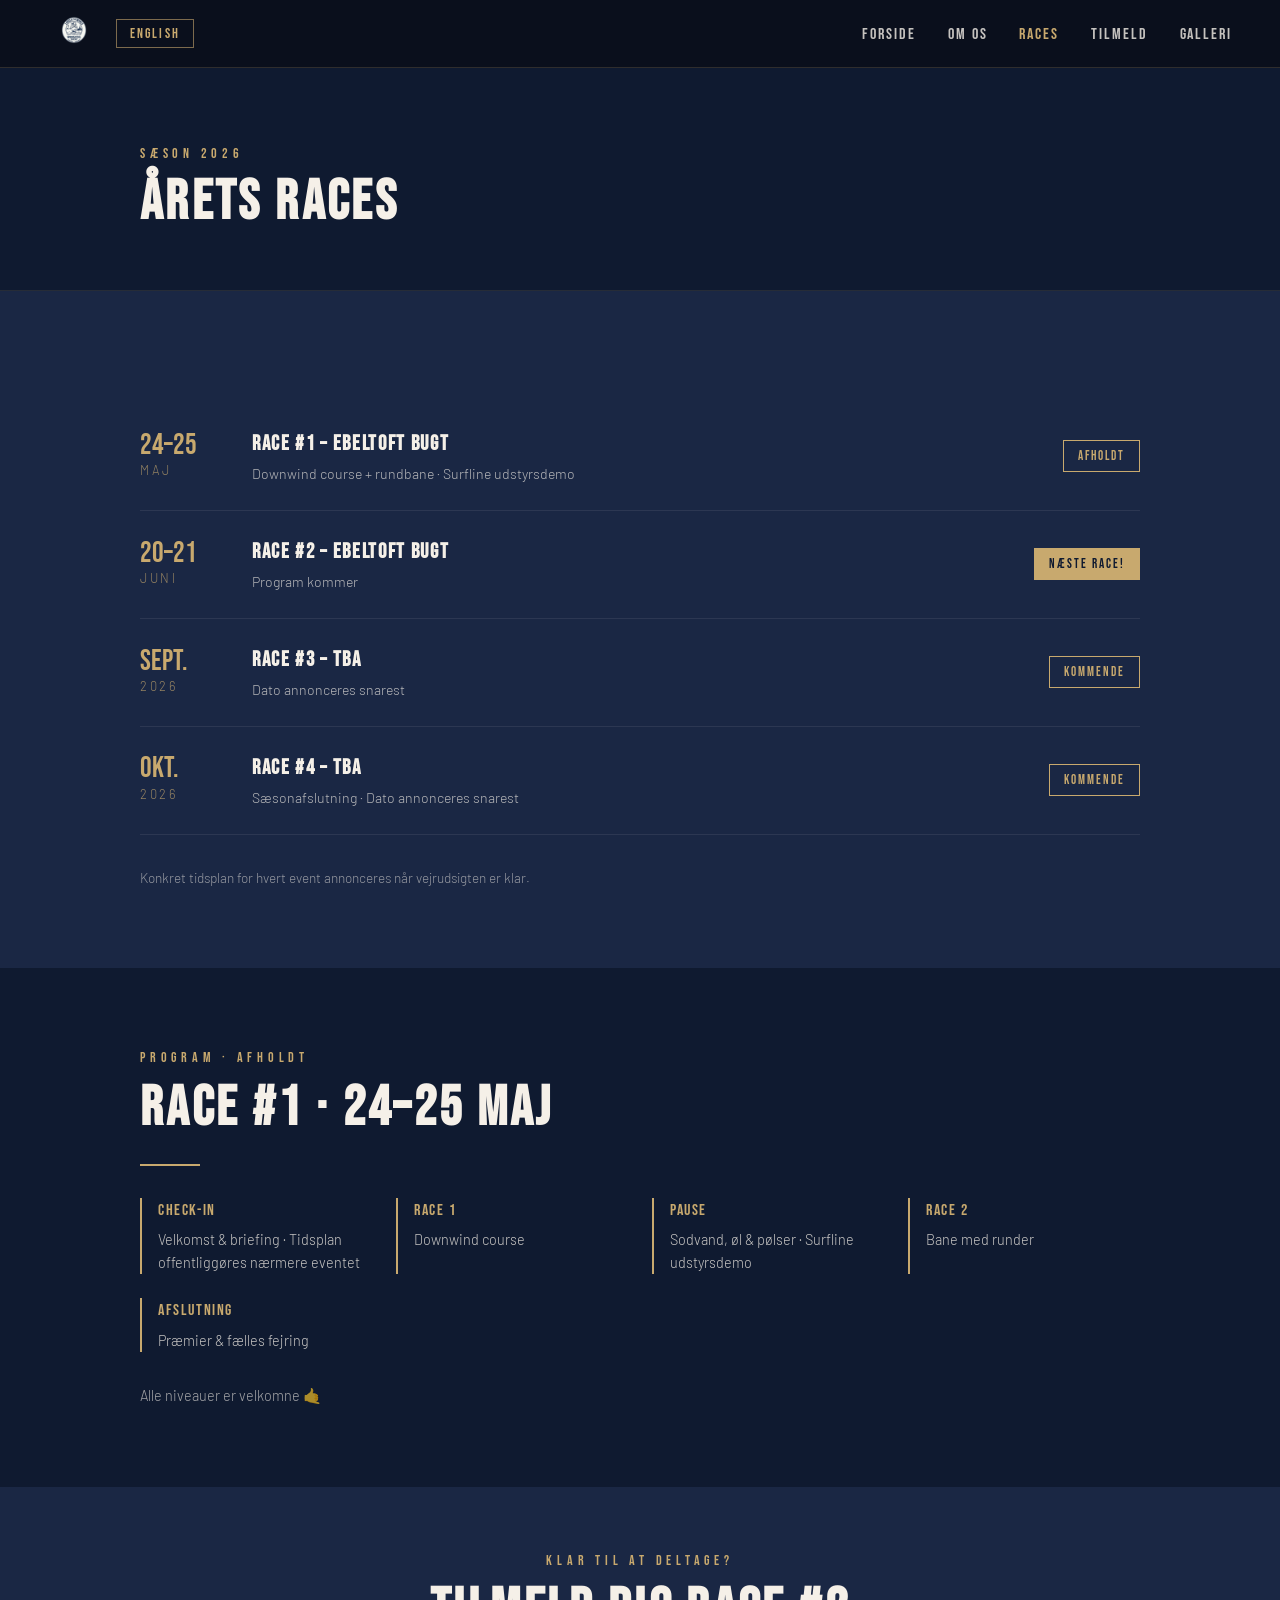
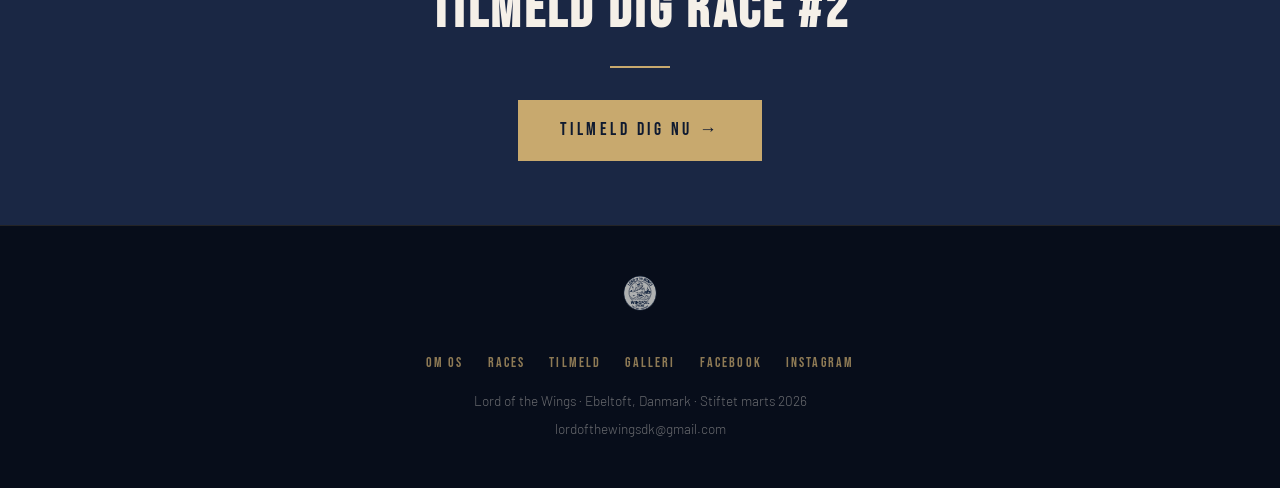
==== races.html @ 32575d05 "HJEMMESIDE 2.0" ====
<!DOCTYPE html>
<html lang="da">
<head>
  <meta charset="UTF-8">
  <meta name="viewport" content="width=device-width, initial-scale=1.0">
  <title>Races – Lord of the Wings</title>
  <link rel="stylesheet" href="style.css">
</head>
<body>

<!-- NAV -->
<nav>
  <div style="display:flex; align-items:center; gap:1rem;">
    <a href="index.html"><img class="nav-logo" src="LOGO_transparent.png" alt="Lord of the Wings logo"></a>
    <button class="lang-toggle" id="langToggle" onclick="toggleLang()">ENGLISH</button>
  </div>
  <ul class="nav-links">
    <li><a href="index.html" data-da="Forside" data-en="Home">Forside</a></li>
    <li><a href="om-os.html" data-da="Om os" data-en="About">Om os</a></li>
    <li><a href="races.html">Races</a></li>
    <li><a href="tilmelding.html" data-da="Tilmeld" data-en="Sign up">Tilmeld</a></li>
    <li><a href="galleri.html" data-da="Galleri" data-en="Gallery">Galleri</a></li>
  </ul>
</nav>

<!-- PAGE HERO -->
<div class="page-hero">
  <div class="container">
    <p class="section-label" data-da="Sæson 2026" data-en="Season 2026">Sæson 2026</p>
    <h1 class="section-title" data-da="Årets races" data-en="This year's races">Årets races</h1>
  </div>
</div>

<!-- RACES -->
<section class="races">
  <div class="container">
    <div class="race-list">

      <div class="race-item">
        <div>
          <div class="race-date">24–25</div>
          <div class="race-month" data-da="Maj" data-en="May">Maj</div>
        </div>
        <div class="race-info">
          <h3>Race #1 – Ebeltoft Bugt</h3>
          <p data-da="Downwind course + rundbane · Surfline udstyrsdemo" data-en="Downwind course + lap race · Surfline gear demo">Downwind course + rundbane · Surfline udstyrsdemo</p>
        </div>
        <div class="race-badge" data-da="Afholdt" data-en="Completed">Afholdt</div>
      </div>

      <div class="race-item">
        <div>
          <div class="race-date">20–21</div>
          <div class="race-month" data-da="Juni" data-en="June">Juni</div>
        </div>
        <div class="race-info">
          <h3>Race #2 – Ebeltoft Bugt</h3>
          <p data-da="Program kommer" data-en="Programme coming soon">Program kommer</p>
        </div>
        <div class="race-badge next" data-da="Næste race!" data-en="Next race!">Næste race!</div>
      </div>

      <div class="race-item">
        <div>
          <div class="race-date">Sept.</div>
          <div class="race-month">2026</div>
        </div>
        <div class="race-info">
          <h3>Race #3 – TBA</h3>
          <p data-da="Dato annonceres snarest" data-en="Date to be announced">Dato annonceres snarest</p>
        </div>
        <div class="race-badge" data-da="Kommende" data-en="Upcoming">Kommende</div>
      </div>

      <div class="race-item">
        <div>
          <div class="race-date">Okt.</div>
          <div class="race-month">2026</div>
        </div>
        <div class="race-info">
          <h3>Race #4 – TBA</h3>
          <p data-da="Sæsonafslutning · Dato annonceres snarest" data-en="Season finale · Date to be announced">Sæsonafslutning · Dato annonceres snarest</p>
        </div>
        <div class="race-badge" data-da="Kommende" data-en="Upcoming">Kommende</div>
      </div>

    </div>
    <p style="margin-top:2rem; font-size:0.85rem; opacity:0.55;" data-da="Konkret tidsplan for hvert event annonceres når vejrudsigten er klar." data-en="Detailed schedule for each event will be announced when the weather forecast is ready.">Konkret tidsplan for hvert event annonceres når vejrudsigten er klar.</p>
  </div>
</section>

<!-- PROGRAM RACE #1 -->
<section style="background:var(--navy-dark); padding:5rem 2rem;">
  <div class="container">
    <p class="section-label" data-da="Program · Afholdt" data-en="Programme · Completed">Program · Afholdt</p>
    <h2 class="section-title" data-da="Race #1 · 24–25 Maj" data-en="Race #1 · 24–25 May">Race #1 · 24–25 Maj</h2>
    <div class="divider"></div>
    <div style="display:grid; grid-template-columns: repeat(auto-fit, minmax(200px, 1fr)); gap:1.5rem; margin-top:1.5rem;">
      <div style="border-left:2px solid var(--gold); padding-left:1rem;">
        <div style="font-family:'Bebas Neue',sans-serif; color:var(--gold); font-size:1rem; letter-spacing:0.1em;">Check-in</div>
        <div style="font-size:0.9rem; opacity:0.8; margin-top:0.3rem;" data-da="Velkomst &amp; briefing · Tidsplan offentliggøres nærmere eventet" data-en="Welcome &amp; briefing · Schedule published closer to the event">Velkomst &amp; briefing · Tidsplan offentliggøres nærmere eventet</div>
      </div>
      <div style="border-left:2px solid var(--gold); padding-left:1rem;">
        <div style="font-family:'Bebas Neue',sans-serif; color:var(--gold); font-size:1rem; letter-spacing:0.1em;">Race 1</div>
        <div style="font-size:0.9rem; opacity:0.8; margin-top:0.3rem;">Downwind course</div>
      </div>
      <div style="border-left:2px solid var(--gold); padding-left:1rem;">
        <div style="font-family:'Bebas Neue',sans-serif; color:var(--gold); font-size:1rem; letter-spacing:0.1em;" data-da="Pause" data-en="Break">Pause</div>
        <div style="font-size:0.9rem; opacity:0.8; margin-top:0.3rem;" data-da="Sodvand, øl &amp; pølser · Surfline udstyrsdemo" data-en="Soft drinks, beer &amp; hot dogs · Surfline gear demo">Sodvand, øl &amp; pølser · Surfline udstyrsdemo</div>
      </div>
      <div style="border-left:2px solid var(--gold); padding-left:1rem;">
        <div style="font-family:'Bebas Neue',sans-serif; color:var(--gold); font-size:1rem; letter-spacing:0.1em;">Race 2</div>
        <div style="font-size:0.9rem; opacity:0.8; margin-top:0.3rem;" data-da="Bane med runder" data-en="Lap course">Bane med runder</div>
      </div>
      <div style="border-left:2px solid var(--gold); padding-left:1rem;">
        <div style="font-family:'Bebas Neue',sans-serif; color:var(--gold); font-size:1rem; letter-spacing:0.1em;" data-da="Afslutning" data-en="Finish">Afslutning</div>
        <div style="font-size:0.9rem; opacity:0.8; margin-top:0.3rem;" data-da="Præmier &amp; fælles fejring" data-en="Prizes &amp; celebration">Præmier &amp; fælles fejring</div>
      </div>
    </div>
    <p style="margin-top:2rem; font-size:0.9rem; opacity:0.65;" data-da="Alle niveauer er velkomne 🤙" data-en="All levels welcome 🤙">Alle niveauer er velkomne 🤙</p>
  </div>
</section>

<!-- CTA -->
<section style="background:var(--navy); padding:4rem 2rem; text-align:center;">
  <div class="container">
    <p class="section-label" data-da="Klar til at deltage?" data-en="Ready to join?">Klar til at deltage?</p>
    <h2 class="section-title" data-da="Tilmeld dig Race #2" data-en="Sign up for Race #2">Tilmeld dig Race #2</h2>
    <div class="divider" style="margin:0 auto 2rem;"></div>
    <a class="btn btn-solid" href="tilmelding.html" data-da="Tilmeld dig nu →" data-en="Sign up now →">Tilmeld dig nu →</a>
  </div>
</section>

<!-- FOOTER -->
<footer>
  <img class="footer-logo" src="LOGO_transparent.png" alt="LOTW">
  <div class="footer-links">
    <a href="om-os.html" data-da="Om os" data-en="About">Om os</a>
    <a href="races.html">Races</a>
    <a href="tilmelding.html" data-da="Tilmeld" data-en="Sign up">Tilmeld</a>
    <a href="galleri.html" data-da="Galleri" data-en="Gallery">Galleri</a>
    <a href="https://www.facebook.com/profile.php?id=61580798024798" target="_blank">Facebook</a>
    <a href="https://www.instagram.com/lordofthewings_dk" target="_blank">Instagram</a>
  </div>
  <p data-da="Lord of the Wings · Ebeltoft, Danmark · Stiftet marts 2026" data-en="Lord of the Wings · Ebeltoft, Denmark · Founded March 2026">Lord of the Wings · Ebeltoft, Danmark · Stiftet marts 2026</p>
  <p style="margin-top:0.4rem;">lordofthewingsdk@gmail.com</p>
</footer>

<script src="script.js"></script>
</body>
</html>
---- style.css ----
@import url('https://fonts.googleapis.com/css2?family=Bebas+Neue&family=Barlow:wght@300;400;600&display=swap');

*, *::before, *::after { box-sizing: border-box; margin: 0; padding: 0; }

:root {
  --navy: #1a2744;
  --navy-dark: #0f1a30;
  --cream: #f5f0e8;
  --cream-dark: #e8e0cf;
  --gold: #c8a96e;
  --white: #ffffff;
}

html { scroll-behavior: smooth; }

body {
  background: var(--navy-dark);
  color: var(--cream);
  font-family: 'Barlow', sans-serif;
  font-weight: 300;
  line-height: 1.6;
}

/* ── NAV ── */
nav {
  position: fixed;
  top: 0; left: 0; right: 0;
  z-index: 100;
  display: flex;
  align-items: center;
  justify-content: space-between;
  padding: 1rem 3rem;
  background: rgba(10, 15, 28, 0.92);
  backdrop-filter: blur(8px);
  border-bottom: 1px solid rgba(200, 169, 110, 0.2);
}
.nav-logo { width: 52px; }
.nav-links { display: flex; gap: 2rem; list-style: none; align-items: center; }
.nav-links a {
  color: var(--cream);
  text-decoration: none;
  font-family: 'Bebas Neue', sans-serif;
  font-size: 1rem;
  letter-spacing: 0.12em;
  opacity: 0.8;
  transition: opacity 0.2s, color 0.2s;
}
.nav-links a:hover,
.nav-links a.active { opacity: 1; color: var(--gold); }

/* ── LANG TOGGLE ── */
.lang-toggle {
  background: transparent;
  border: 1px solid rgba(200,169,110,0.6);
  color: var(--gold);
  font-family: 'Bebas Neue', sans-serif;
  font-size: 0.9rem;
  letter-spacing: 0.15em;
  padding: 0.3rem 0.8rem;
  cursor: pointer;
  transition: background 0.2s, color 0.2s;
}
.lang-toggle:hover { background: var(--gold); color: var(--navy-dark); }

/* ── HERO (forside) ── */
.hero {
  min-height: 100vh;
  display: flex;
  flex-direction: column;
  align-items: center;
  justify-content: center;
  text-align: center;
  padding: 7rem 2rem 4rem;
  background: var(--navy-dark);
  position: relative;
  overflow: hidden;
}
.hero-video {
  position: absolute;
  top: 0; left: 0;
  width: 100%; height: 100%;
  object-fit: cover;
  z-index: 0;
  opacity: 0.65;
}
.hero-overlay {
  position: absolute;
  inset: 0;
  background: rgba(10, 15, 28, 0.55);
  z-index: 1;
}
.hero > *:not(.hero-video):not(.hero-overlay) { position: relative; z-index: 2; }
.hero-logo { width: 440px; margin-bottom: 2.5rem; }
.hero h1 {
  font-family: 'Bebas Neue', sans-serif;
  font-size: clamp(3rem, 8vw, 7rem);
  letter-spacing: 0.08em;
  line-height: 1;
  color: var(--cream);
}
.hero-sub {
  font-family: 'Bebas Neue', sans-serif;
  font-size: clamp(1.1rem, 3vw, 1.8rem);
  letter-spacing: 0.3em;
  color: var(--gold);
  margin: 0.6rem 0 2rem;
  text-transform: uppercase;
}
.hero-desc {
  max-width: 600px;
  font-size: 1.05rem;
  opacity: 0.8;
  margin-bottom: 2.5rem;
}
.hero-btns { display: flex; gap: 1rem; flex-wrap: wrap; justify-content: center; }

/* ── PAGE HERO (undersider) ── */
.page-hero {
  padding: 9rem 3rem 3.5rem;
  background: var(--navy-dark);
  border-bottom: 1px solid rgba(200,169,110,0.12);
}
.page-hero .section-label { margin-bottom: 0.4rem; }
.page-hero .section-title { margin-bottom: 0; }

/* ── QUICK LINKS (forside) ── */
.quick-links { background: var(--navy); padding: 5rem 2rem; }
.quick-links-grid {
  display: grid;
  grid-template-columns: repeat(auto-fit, minmax(200px, 1fr));
  gap: 1.5rem;
  margin-top: 2rem;
}
.quick-card {
  background: var(--navy-dark);
  border: 1px solid rgba(200,169,110,0.2);
  padding: 2rem 1.5rem;
  text-decoration: none;
  transition: border-color 0.25s;
  display: block;
}
.quick-card:hover { border-color: var(--gold); }
.quick-card h3 {
  font-family: 'Bebas Neue', sans-serif;
  font-size: 1.4rem;
  letter-spacing: 0.1em;
  color: var(--cream);
  margin-bottom: 0.3rem;
}
.quick-card p { font-size: 0.85rem; opacity: 1; color: var(--cream); margin-bottom: 1rem; }
.quick-card .arrow { color: var(--gold); font-family: 'Bebas Neue', sans-serif; letter-spacing: 0.1em; font-size: 0.9rem; }

/* ── SECTIONS ── */
section { padding: 5rem 2rem; }
.container { max-width: 1000px; margin: 0 auto; }
.section-label {
  font-family: 'Bebas Neue', sans-serif;
  font-size: 0.85rem;
  letter-spacing: 0.35em;
  color: var(--gold);
  text-transform: uppercase;
  margin-bottom: 0.5rem;
}
.section-title {
  font-family: 'Bebas Neue', sans-serif;
  font-size: clamp(2.2rem, 5vw, 3.5rem);
  letter-spacing: 0.06em;
  color: var(--cream);
  line-height: 1.1;
  margin-bottom: 1.5rem;
}
.divider { width: 60px; height: 2px; background: var(--gold); margin-bottom: 2rem; }

/* ── BUTTONS ── */
.btn {
  display: inline-block;
  padding: 0.9rem 2.5rem;
  background: transparent;
  border: 2px solid var(--gold);
  color: var(--gold);
  font-family: 'Bebas Neue', sans-serif;
  font-size: 1.1rem;
  letter-spacing: 0.2em;
  text-decoration: none;
  cursor: pointer;
  transition: background 0.25s, color 0.25s;
}
.btn:hover { background: var(--gold); color: var(--navy-dark); }
.btn-solid { background: var(--gold); color: var(--navy-dark); }
.btn-solid:hover { background: var(--cream); border-color: var(--cream); }

/* ── OM OS ── */
.about { background: var(--navy); }
.about-grid { display: grid; grid-template-columns: 1fr 1fr; gap: 4rem; align-items: center; }
.about-text p { opacity: 0.8; margin-bottom: 1rem; }
.about-stats { display: grid; grid-template-columns: 1fr 1fr; gap: 1.5rem; }
.stat-card {
  background: var(--navy-dark);
  border: 1px solid rgba(200,169,110,0.25);
  padding: 1.5rem;
  text-align: center;
}
.stat-number { font-family: 'Bebas Neue', sans-serif; font-size: 2.8rem; color: var(--gold); line-height: 1; }
.stat-label { font-size: 0.8rem; letter-spacing: 0.15em; opacity: 0.6; text-transform: uppercase; margin-top: 0.3rem; }

/* ── KONTINGENT ── */
.membership { background: var(--navy-dark); }
.membership-cards { display: grid; grid-template-columns: repeat(auto-fit, minmax(280px, 1fr)); gap: 2rem; margin-top: 2rem; }
.card { background: var(--navy); border: 1px solid rgba(200,169,110,0.2); padding: 2.5rem 2rem; position: relative; transition: border-color 0.25s; }
.card:hover { border-color: var(--gold); }
.card.featured { border-color: var(--gold); }
.card-badge {
  position: absolute; top: -1px; right: 2rem;
  background: var(--gold); color: var(--navy-dark);
  font-family: 'Bebas Neue', sans-serif; font-size: 0.8rem; letter-spacing: 0.15em; padding: 0.25rem 0.8rem;
}
.card-title { font-family: 'Bebas Neue', sans-serif; font-size: 1.5rem; letter-spacing: 0.1em; color: var(--cream); margin-bottom: 0.5rem; }
.card-price { font-family: 'Bebas Neue', sans-serif; font-size: 2.5rem; color: var(--gold); line-height: 1; margin-bottom: 1.5rem; }
.card-price span { font-size: 1rem; opacity: 0.7; }
.card ul { list-style: none; }
.card ul li { padding: 0.4rem 0; border-bottom: 1px solid rgba(245,240,232,0.08); font-size: 0.9rem; opacity: 0.8; }
.card ul li::before { content: '—  '; color: var(--gold); }

/* ── RACES ── */
.races { background: var(--navy); }
.race-list { margin-top: 2rem; }
.race-item { display: flex; align-items: center; gap: 2rem; padding: 1.5rem 0; border-bottom: 1px solid rgba(245,240,232,0.08); }
.race-date { font-family: 'Bebas Neue', sans-serif; font-size: 1.8rem; color: var(--gold); min-width: 80px; line-height: 1; }
.race-month { font-size: 0.8rem; letter-spacing: 0.2em; color: var(--gold); opacity: 0.7; text-transform: uppercase; }
.race-info h3 { font-family: 'Bebas Neue', sans-serif; font-size: 1.3rem; letter-spacing: 0.08em; color: var(--cream); }
.race-info p { font-size: 0.88rem; opacity: 0.7; margin-top: 0.2rem; }
.race-badge { margin-left: auto; padding: 0.3rem 0.9rem; border: 1px solid var(--gold); color: var(--gold); font-family: 'Bebas Neue', sans-serif; font-size: 0.8rem; letter-spacing: 0.15em; }
.race-badge.next { background: var(--gold); color: var(--navy-dark); }

/* ── TILMELDING ── */
.signup { background: var(--navy-dark); }
.signup-box { background: var(--navy); border: 1px solid rgba(200,169,110,0.3); padding: 3rem; max-width: 680px; }
.contact-links { display: flex; gap: 1rem; flex-wrap: wrap; }

/* ── FORM ── */
.form-group { margin-bottom: 1.5rem; }
.form-group label { display: block; font-family: 'Bebas Neue', sans-serif; font-size: 0.9rem; letter-spacing: 0.15em; color: var(--gold); margin-bottom: 0.5rem; }
.form-group input, .form-group select {
  width: 100%; background: var(--navy-dark); border: 1px solid rgba(200,169,110,0.35); color: var(--cream);
  font-family: 'Barlow', sans-serif; font-size: 1rem; padding: 0.75rem 1rem;
  outline: none; transition: border-color 0.2s; appearance: none; -webkit-appearance: none;
}
.form-group input:focus, .form-group select:focus { border-color: var(--gold); }
.form-group input::placeholder { opacity: 0.4; }
.form-group select option { background: var(--navy-dark); }
.radio-group { display: flex; gap: 1rem; margin-top: 0.5rem; }
.radio-group label { display: flex; align-items: center; gap: 0.6rem; cursor: pointer; font-family: 'Barlow', sans-serif; font-size: 0.95rem; opacity: 0.85; user-select: none; }
.radio-group input[type="radio"] { display: none; }
.radio-box { width: 22px; height: 22px; border: 2px solid rgba(200,169,110,0.45); flex-shrink: 0; display: flex; align-items: center; justify-content: center; transition: border-color 0.15s; font-size: 14px; color: var(--gold); }
.radio-group input[type="radio"]:checked + .radio-box { border-color: var(--gold); }
.radio-group input[type="radio"]:checked + .radio-box::after { content: '✓'; }
.option-card { border: 1px solid rgba(200,169,110,0.25); padding: 1rem 1.25rem; cursor: pointer; margin-top: 0.75rem; transition: border-color 0.2s; display: flex; align-items: center; gap: 1rem; }
.option-card:hover { border-color: var(--gold); }
.option-card input[type="radio"] { accent-color: var(--gold); width: 16px; height: 16px; flex-shrink: 0; cursor: pointer; }
.option-card-label { flex: 1; }
.option-card-title { font-family: 'Bebas Neue', sans-serif; font-size: 1rem; letter-spacing: 0.08em; color: var(--cream); }
.option-card-price { font-size: 0.85rem; color: var(--gold); margin-top: 0.1rem; }
.option-card.selected { border-color: var(--gold); background: rgba(200,169,110,0.06); }
.price-display { border-left: 3px solid var(--gold); padding: 0.75rem 1.25rem; background: var(--navy-dark); margin-top: 0.75rem; }
.price-display-title { font-family: 'Bebas Neue', sans-serif; font-size: 1rem; letter-spacing: 0.08em; color: var(--cream); }
.price-display-amount { font-size: 0.85rem; color: var(--gold); margin-top: 0.1rem; }
.form-success { display: none; padding: 2rem; border-left: 3px solid var(--gold); background: var(--navy-dark); }
.form-success h3 { font-family: 'Bebas Neue', sans-serif; font-size: 1.5rem; color: var(--gold); margin-bottom: 0.5rem; }

/* ── SIGNUP LAYOUT (form + sidebar) ── */
.signup-layout {
  display: flex;
  gap: 2rem;
  align-items: flex-start;
}
.signup-layout .signup-box { flex: 1; max-width: 680px; }
.price-sidebar {
  width: 260px;
  flex-shrink: 0;
  background: var(--navy);
  border: 1px solid rgba(200,169,110,0.25);
  padding: 1.75rem 1.5rem;
}
.price-sidebar h3 {
  font-family: 'Bebas Neue', sans-serif;
  font-size: 1rem;
  letter-spacing: 0.2em;
  color: var(--gold);
  margin-bottom: 1.25rem;
}
.price-row {
  display: flex;
  justify-content: space-between;
  align-items: baseline;
  padding: 0.6rem 0;
  border-bottom: 1px solid rgba(245,240,232,0.07);
  gap: 0.75rem;
}
.price-row:last-child { border-bottom: none; }
.price-row-label { font-size: 0.82rem; opacity: 0.75; line-height: 1.3; }
.price-row-label small { display: block; font-size: 0.75rem; opacity: 0.6; margin-top: 0.15rem; }
.price-row-amount {
  font-family: 'Bebas Neue', sans-serif;
  font-size: 1.15rem;
  color: var(--gold);
  white-space: nowrap;
}
.price-note {
  font-size: 0.75rem;
  opacity: 0.45;
  margin-top: 1.25rem;
  line-height: 1.5;
}
@media (max-width: 860px) {
  .signup-layout { flex-direction: column; }
  .price-sidebar { width: 100%; }
}

/* ── GALLERI ── */
.gallery-section { background: var(--navy-dark); }
.gallery-grid {
  display: grid;
  grid-template-columns: repeat(3, 1fr);
  gap: 0.75rem;
  margin-top: 2rem;
  grid-auto-flow: dense;
}
.gallery-item {
  aspect-ratio: 4/3;
  overflow: hidden;
  position: relative;
  background: var(--navy);
  border: 1px solid rgba(200,169,110,0.12);
  transition: border-color 0.2s;
  cursor: pointer;
}
.gallery-item:hover { border-color: rgba(200,169,110,0.45); }
.gallery-item img, .gallery-item video { width: 100%; height: 100%; object-fit: cover; display: block; }
.gallery-item.wide { grid-column: span 2; }
.gallery-item.portrait { aspect-ratio: 9/16; }

/* Video + 2×2 fotogrid side om side */
.gallery-race-layout {
  display: grid;
  grid-template-columns: 1fr 2fr;
  gap: 0.75rem;
  margin-top: 2rem;
  align-items: start;
}
.gallery-2x2 {
  display: grid;
  grid-template-columns: 1fr 1fr;
  grid-template-rows: 1fr 1fr;
  gap: 0.75rem;
}
.gallery-2x2 .gallery-item { aspect-ratio: 4/3; }
@media (max-width: 700px) {
  .gallery-race-layout { grid-template-columns: 1fr; }
}
.gallery-placeholder {
  display: flex; flex-direction: column;
  align-items: center; justify-content: center;
  height: 100%; gap: 0.6rem;
}
.ph-icon { font-size: 2rem; opacity: 0.18; }
.ph-label { font-family: 'Bebas Neue', sans-serif; font-size: 0.75rem; letter-spacing: 0.3em; color: var(--gold); opacity: 0.2; }

/* ── LIGHTBOX ── */
.lightbox {
  display: none;
  position: fixed;
  inset: 0;
  z-index: 200;
  background: rgba(7, 13, 26, 0.97);
  align-items: center;
  justify-content: center;
  animation: lbFadeIn 0.18s ease;
}
.lightbox.active { display: flex; }
@keyframes lbFadeIn { from { opacity: 0; } to { opacity: 1; } }
.lightbox img {
  max-width: 88vw;
  max-height: 84vh;
  object-fit: contain;
  display: block;
  user-select: none;
}
.lb-close {
  position: absolute;
  top: 1.25rem; right: 1.5rem;
  background: none; border: none;
  color: var(--cream);
  font-size: 2.2rem;
  cursor: pointer;
  opacity: 0.6;
  transition: opacity 0.2s;
  line-height: 1;
  padding: 0.25rem;
}
.lb-close:hover { opacity: 1; }
.lb-prev, .lb-next {
  position: absolute;
  top: 50%; transform: translateY(-50%);
  background: none; border: none;
  color: var(--cream);
  font-family: 'Bebas Neue', sans-serif;
  font-size: 4rem;
  cursor: pointer;
  opacity: 0.5;
  transition: opacity 0.2s;
  padding: 1rem;
  line-height: 1;
  user-select: none;
}
.lb-prev { left: 0.5rem; }
.lb-next { right: 0.5rem; }
.lb-prev:hover, .lb-next:hover { opacity: 1; }
.lb-counter {
  position: absolute;
  bottom: 1.25rem; left: 50%;
  transform: translateX(-50%);
  font-family: 'Bebas Neue', sans-serif;
  font-size: 0.85rem;
  letter-spacing: 0.25em;
  color: var(--cream);
  opacity: 0.4;
  white-space: nowrap;
}
.gallery-item img { cursor: pointer; }

/* ── FOOTER ── */
footer {
  background: #070d1a;
  border-top: 1px solid rgba(200,169,110,0.15);
  padding: 3rem 2rem;
  text-align: center;
}
.footer-logo { width: 70px; margin-bottom: 1rem; opacity: 0.7; }
.footer-links { display: flex; justify-content: center; gap: 1.5rem; margin: 1rem 0; flex-wrap: wrap; }
.footer-links a { color: var(--gold); text-decoration: none; font-family: 'Bebas Neue', sans-serif; font-size: 0.9rem; letter-spacing: 0.15em; opacity: 0.7; transition: opacity 0.2s; }
.footer-links a:hover { opacity: 1; }
footer p { font-size: 0.85rem; opacity: 0.4; }

/* ── RESPONSIVE ── */
@media (max-width: 700px) {
  nav { padding: 0.8rem 1.2rem; }
  .nav-links { gap: 1rem; }
  .nav-links a { font-size: 0.85rem; }
  .about-grid { grid-template-columns: 1fr; gap: 2.5rem; }
  .signup-box { padding: 2rem 1.5rem; }
  .race-item { flex-wrap: wrap; }
  .race-badge { margin-left: 0; }
  .gallery-grid { grid-template-columns: repeat(2, 1fr); }
  .gallery-item.wide { grid-column: span 1; }
  .page-hero { padding: 7rem 1.5rem 2.5rem; }
  .hero-logo { width: 260px; }
}
@media (max-width: 480px) {
  .gallery-grid { grid-template-columns: 1fr; }
  .nav-links { gap: 0.7rem; }
}
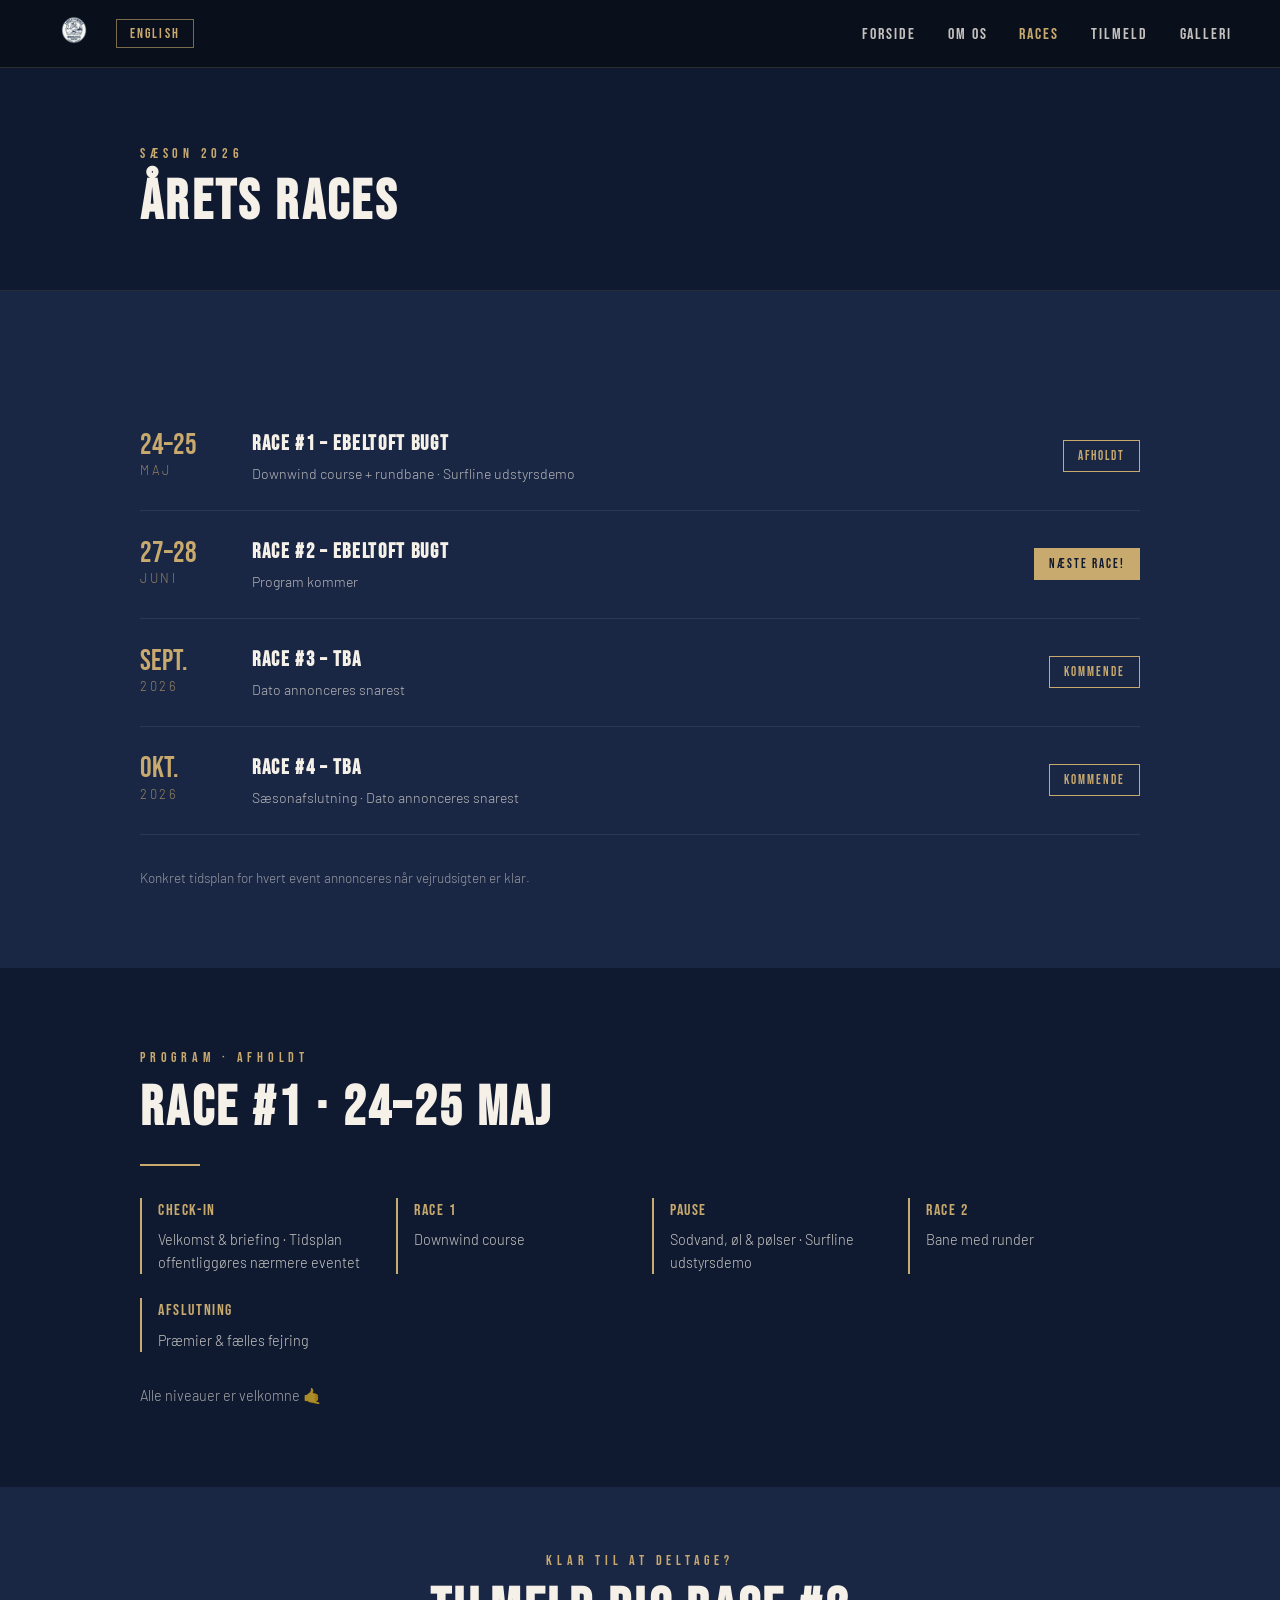
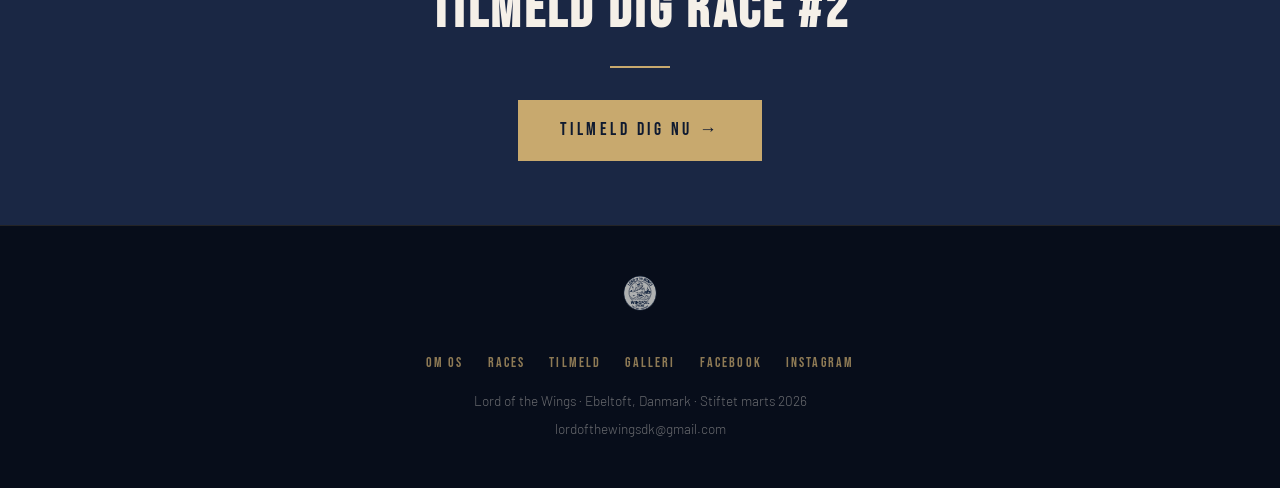
==== commit f370f1d9: "ny dato" ====
--- a/races.html
+++ b/races.html
@@ -50,7 +50,7 @@
 
       <div class="race-item">
         <div>
-          <div class="race-date">20–21</div>
+          <div class="race-date">27–28</div>
           <div class="race-month" data-da="Juni" data-en="June">Juni</div>
         </div>
         <div class="race-info">
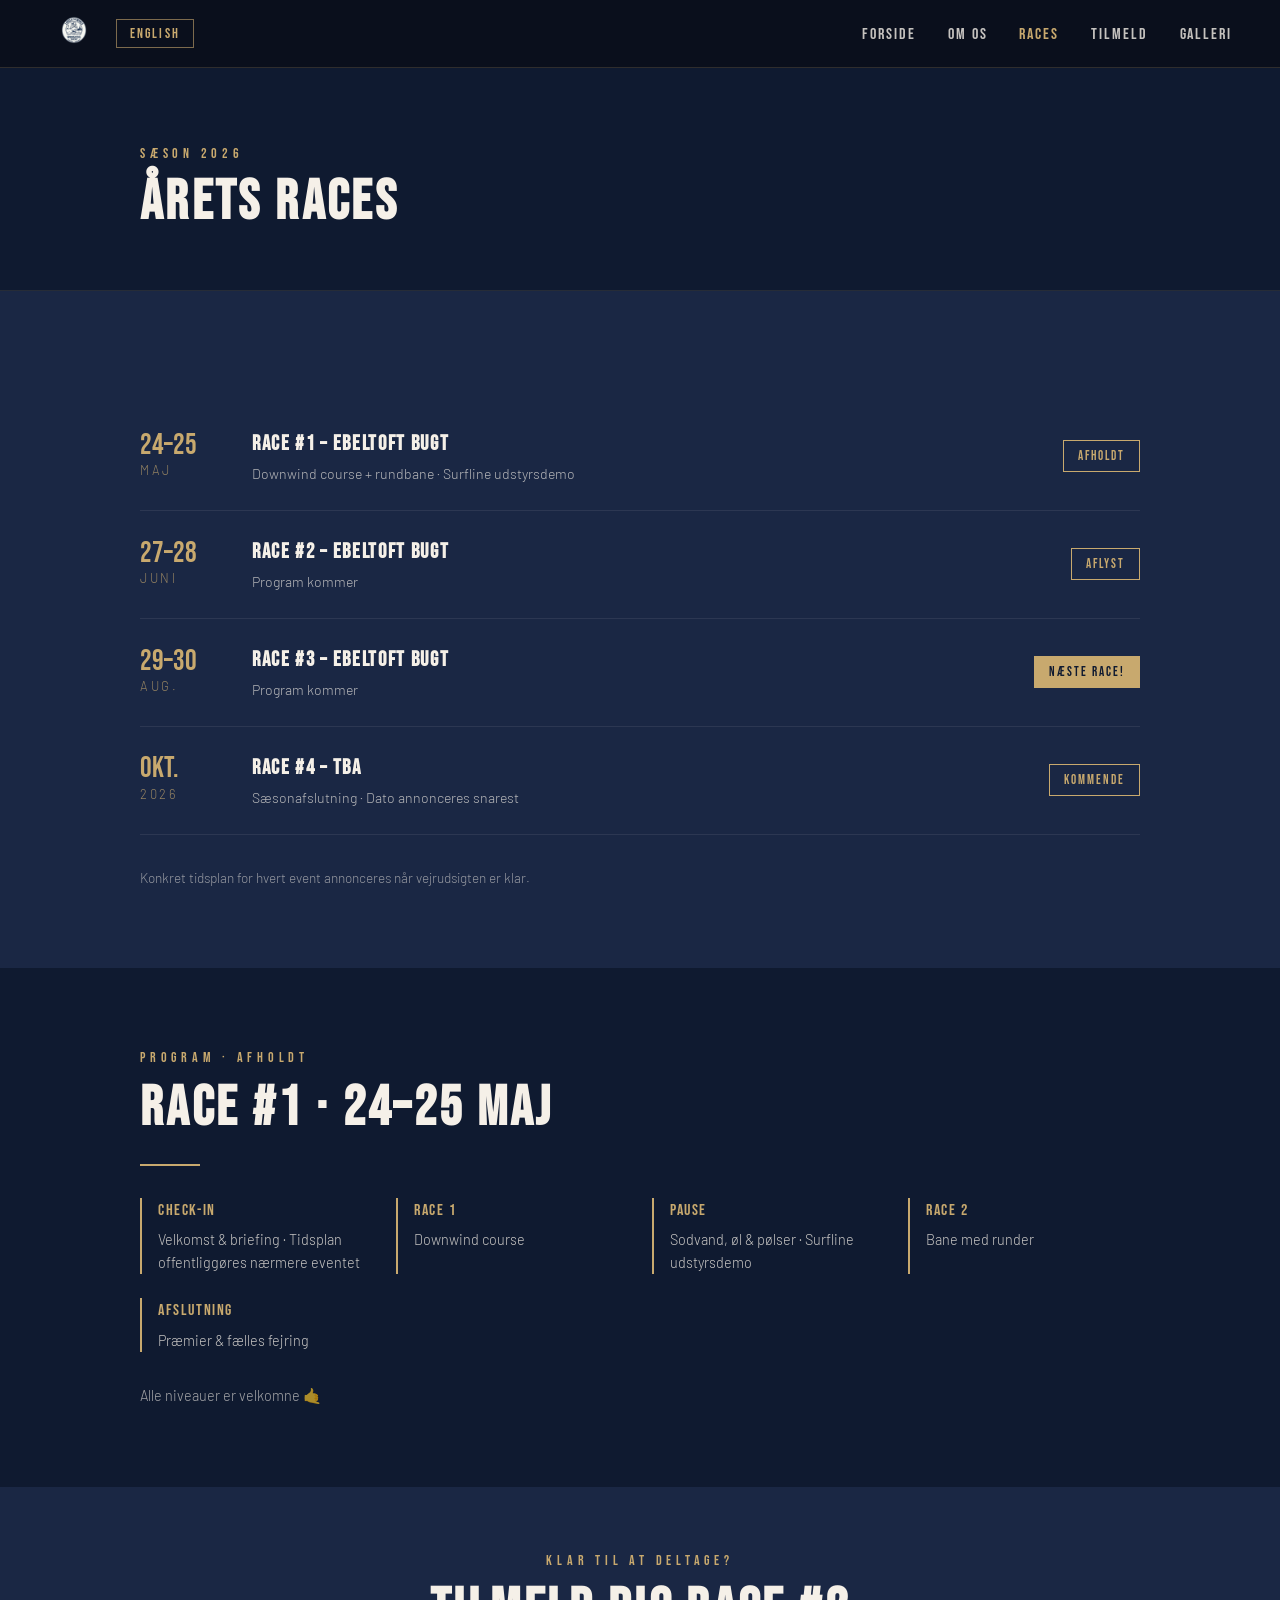
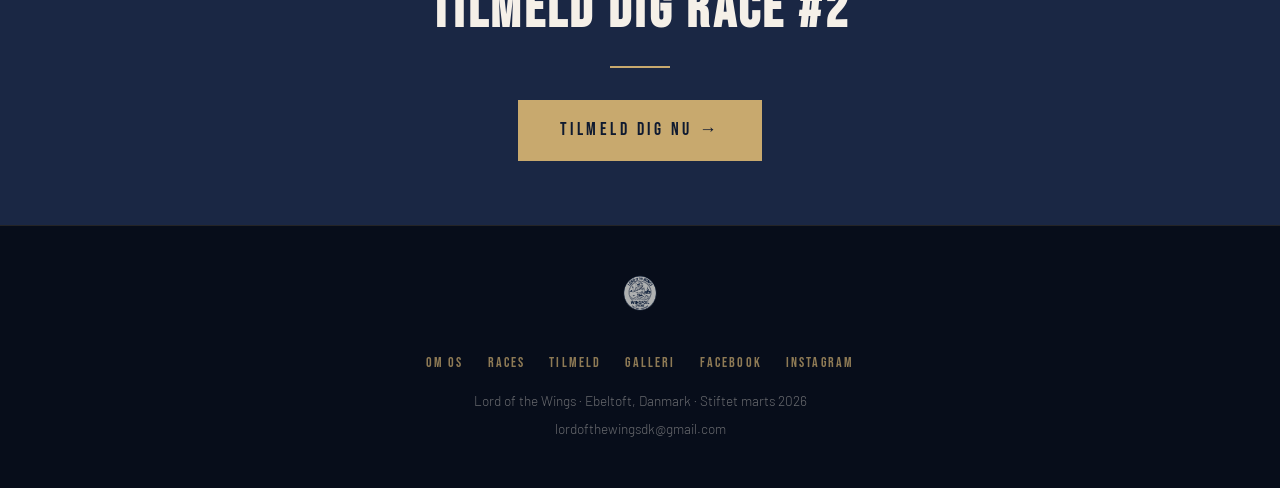
==== commit 4622bde5: "aflysning" ====
--- a/races.html
+++ b/races.html
@@ -57,19 +57,19 @@
           <h3>Race #2 – Ebeltoft Bugt</h3>
           <p data-da="Program kommer" data-en="Programme coming soon">Program kommer</p>
         </div>
-        <div class="race-badge next" data-da="Næste race!" data-en="Next race!">Næste race!</div>
+        <div class="race-badge" data-da="Aflyst" data-en="Cancelled">Aflyst</div>
       </div>
 
       <div class="race-item">
         <div>
-          <div class="race-date">Sept.</div>
-          <div class="race-month">2026</div>
+          <div class="race-date">29–30</div>
+          <div class="race-month" data-da="Aug." data-en="Aug.">Aug.</div>
         </div>
         <div class="race-info">
-          <h3>Race #3 – TBA</h3>
-          <p data-da="Dato annonceres snarest" data-en="Date to be announced">Dato annonceres snarest</p>
+          <h3>Race #3 – Ebeltoft Bugt</h3>
+          <p data-da="Program kommer" data-en="Programme coming soon">Program kommer</p>
         </div>
-        <div class="race-badge" data-da="Kommende" data-en="Upcoming">Kommende</div>
+        <div class="race-badge next" data-da="Næste race!" data-en="Next race!">Næste race!</div>
       </div>
 
       <div class="race-item">
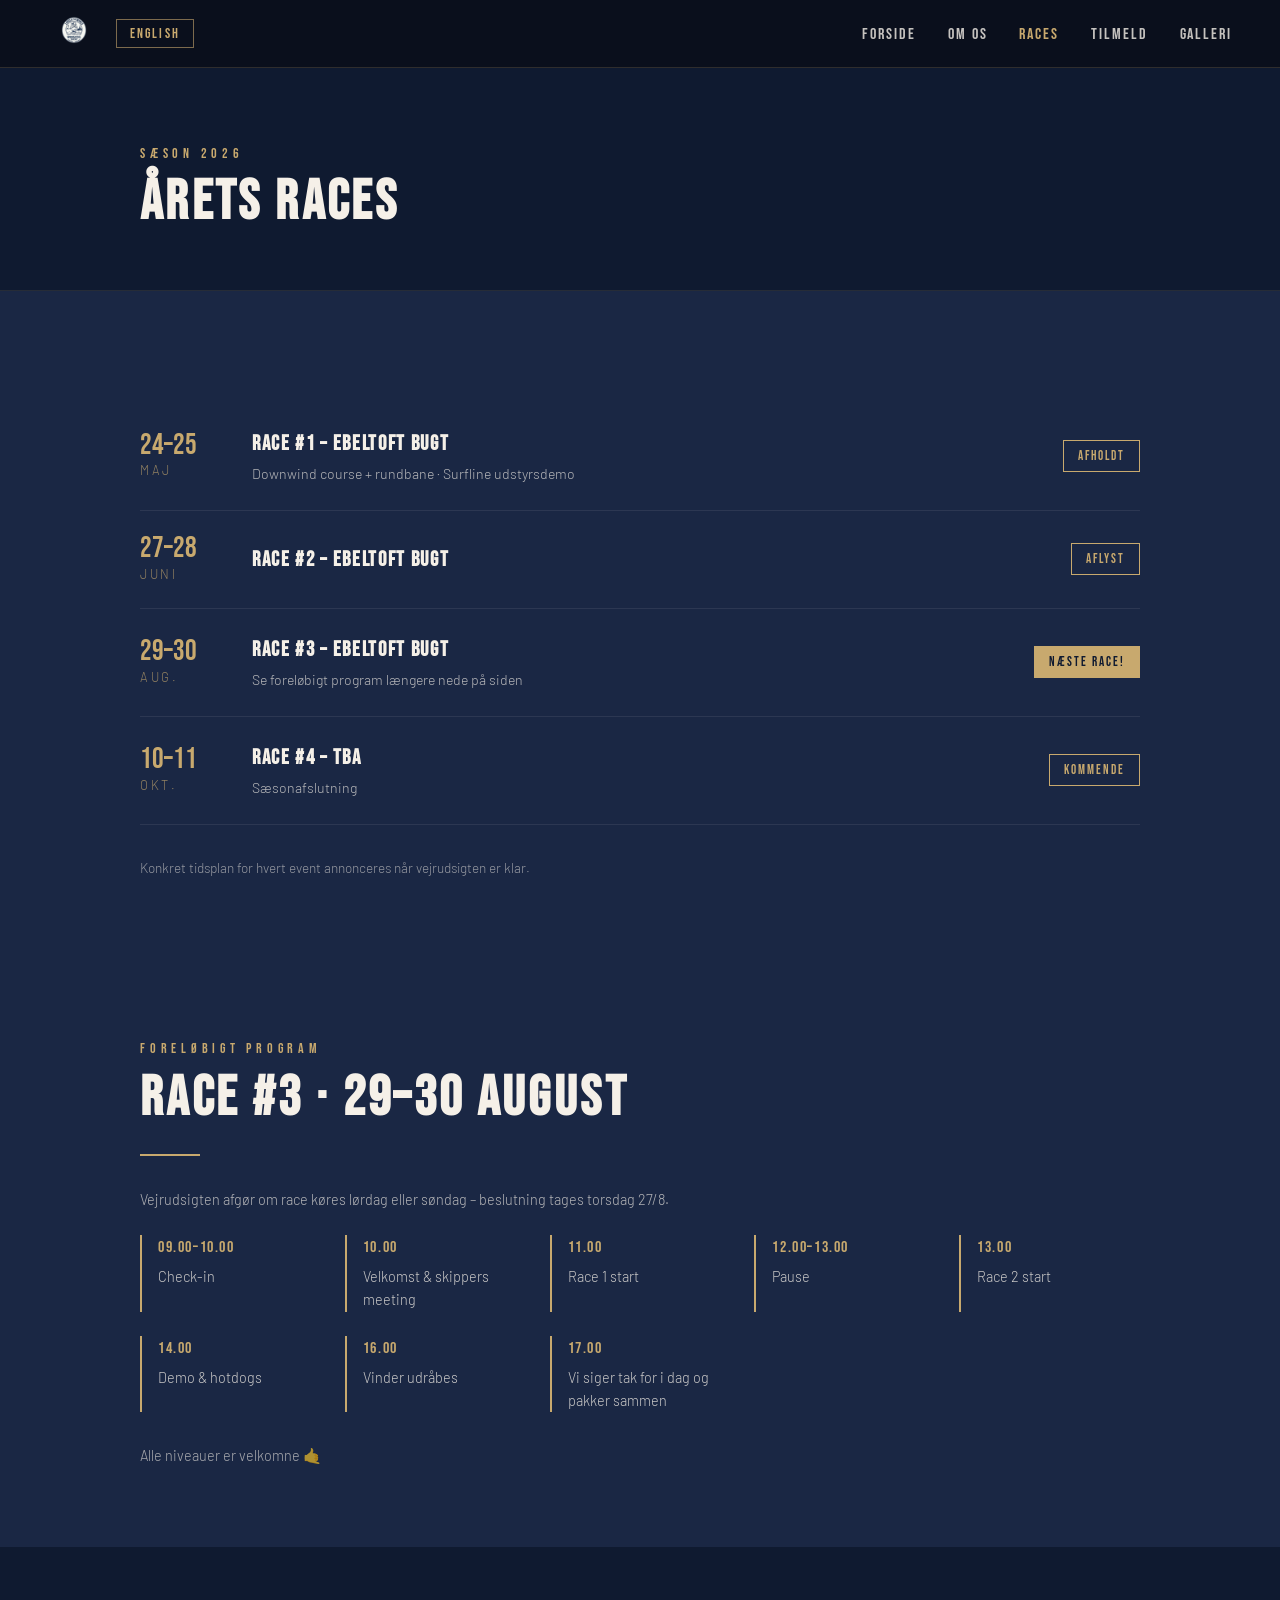
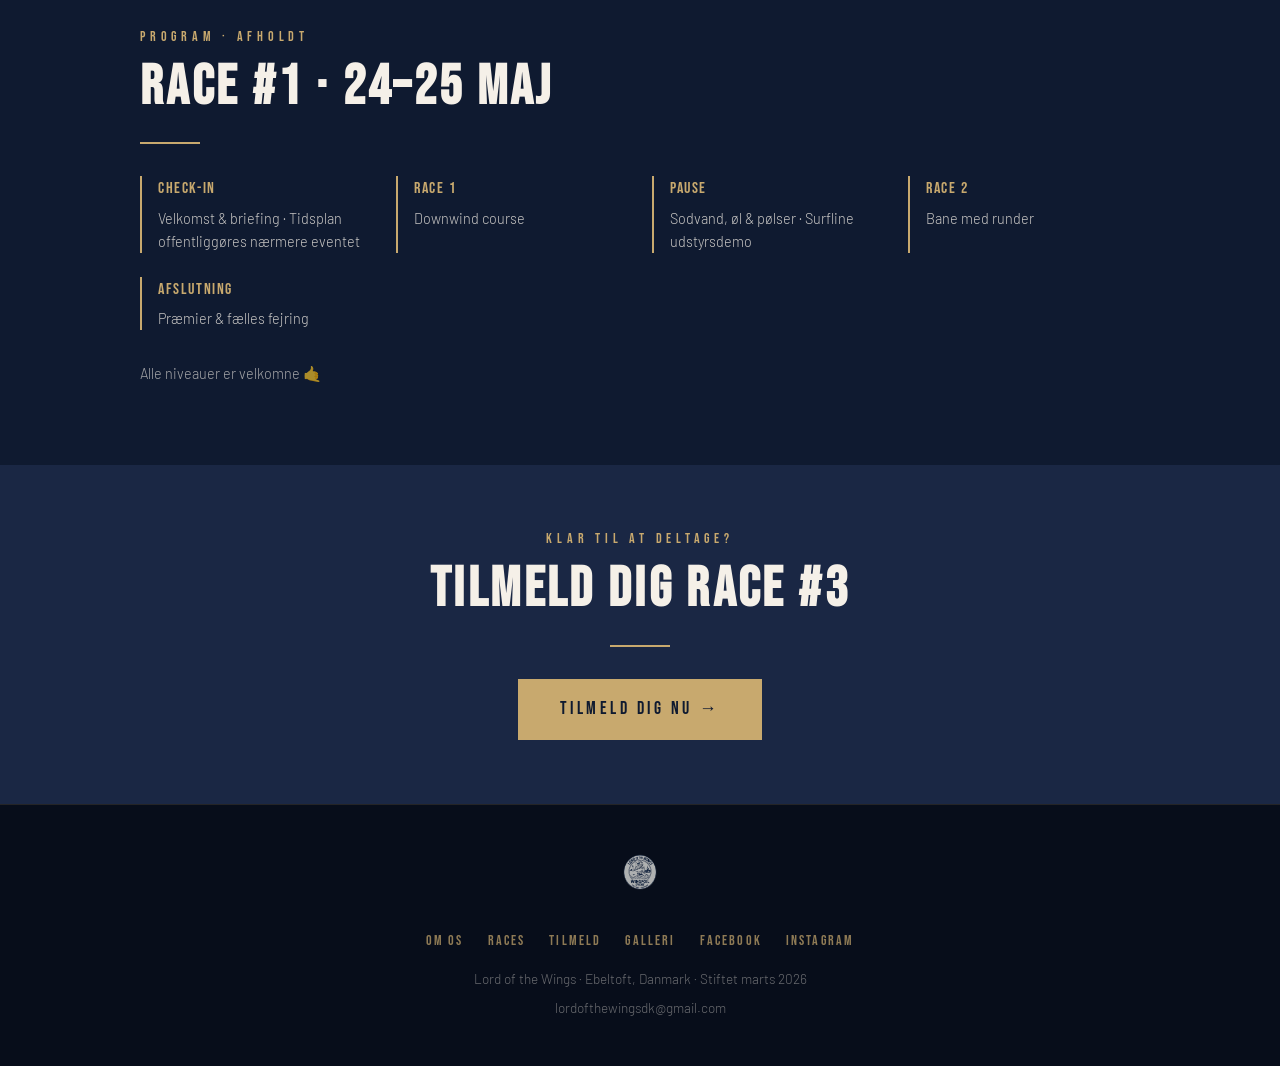
==== commit 164deecf: "Update races.html" ====
--- a/races.html
+++ b/races.html
@@ -55,7 +55,6 @@
         </div>
         <div class="race-info">
           <h3>Race #2 – Ebeltoft Bugt</h3>
-          <p data-da="Program kommer" data-en="Programme coming soon">Program kommer</p>
         </div>
         <div class="race-badge" data-da="Aflyst" data-en="Cancelled">Aflyst</div>
       </div>
@@ -67,25 +66,70 @@
         </div>
         <div class="race-info">
           <h3>Race #3 – Ebeltoft Bugt</h3>
-          <p data-da="Program kommer" data-en="Programme coming soon">Program kommer</p>
+          <p data-da="Se foreløbigt program længere nede på siden" data-en="See preliminary programme further down the page">Se foreløbigt program længere nede på siden</p>
         </div>
         <div class="race-badge next" data-da="Næste race!" data-en="Next race!">Næste race!</div>
       </div>
 
       <div class="race-item">
         <div>
-          <div class="race-date">Okt.</div>
-          <div class="race-month">2026</div>
+          <div class="race-date">10–11</div>
+          <div class="race-month" data-da="Okt." data-en="Oct.">Okt.</div>
         </div>
         <div class="race-info">
           <h3>Race #4 – TBA</h3>
-          <p data-da="Sæsonafslutning · Dato annonceres snarest" data-en="Season finale · Date to be announced">Sæsonafslutning · Dato annonceres snarest</p>
+          <p data-da="Sæsonafslutning" data-en="Season finale">Sæsonafslutning</p>
         </div>
         <div class="race-badge" data-da="Kommende" data-en="Upcoming">Kommende</div>
       </div>
 
     </div>
     <p style="margin-top:2rem; font-size:0.85rem; opacity:0.55;" data-da="Konkret tidsplan for hvert event annonceres når vejrudsigten er klar." data-en="Detailed schedule for each event will be announced when the weather forecast is ready.">Konkret tidsplan for hvert event annonceres når vejrudsigten er klar.</p>
+  </div>
+</section>
+
+<!-- PROGRAM RACE #3 -->
+<section style="background:var(--navy); padding:5rem 2rem;">
+  <div class="container">
+    <p class="section-label" data-da="Foreløbigt program" data-en="Preliminary programme">Foreløbigt program</p>
+    <h2 class="section-title" data-da="Race #3 · 29–30 August" data-en="Race #3 · 29–30 August">Race #3 · 29–30 August</h2>
+    <div class="divider"></div>
+    <p style="font-size:0.9rem; opacity:0.7; margin-bottom:1.5rem;" data-da="Vejrudsigten afgør om race køres lørdag eller søndag – beslutning tages torsdag 27/8." data-en="The weather forecast will determine whether the race runs Saturday or Sunday – decision made Thursday 27/8.">Vejrudsigten afgør om race køres lørdag eller søndag – beslutning tages torsdag 27/8.</p>
+    <div style="display:grid; grid-template-columns: repeat(auto-fit, minmax(180px, 1fr)); gap:1.5rem;">
+      <div style="border-left:2px solid var(--gold); padding-left:1rem;">
+        <div style="font-family:'Bebas Neue',sans-serif; color:var(--gold); font-size:1rem; letter-spacing:0.1em;">09.00–10.00</div>
+        <div style="font-size:0.9rem; opacity:0.8; margin-top:0.3rem;" data-da="Check-in" data-en="Check-in">Check-in</div>
+      </div>
+      <div style="border-left:2px solid var(--gold); padding-left:1rem;">
+        <div style="font-family:'Bebas Neue',sans-serif; color:var(--gold); font-size:1rem; letter-spacing:0.1em;">10.00</div>
+        <div style="font-size:0.9rem; opacity:0.8; margin-top:0.3rem;" data-da="Velkomst &amp; skippers meeting" data-en="Welcome &amp; skippers meeting">Velkomst &amp; skippers meeting</div>
+      </div>
+      <div style="border-left:2px solid var(--gold); padding-left:1rem;">
+        <div style="font-family:'Bebas Neue',sans-serif; color:var(--gold); font-size:1rem; letter-spacing:0.1em;">11.00</div>
+        <div style="font-size:0.9rem; opacity:0.8; margin-top:0.3rem;" data-da="Race 1 start" data-en="Race 1 start">Race 1 start</div>
+      </div>
+      <div style="border-left:2px solid var(--gold); padding-left:1rem;">
+        <div style="font-family:'Bebas Neue',sans-serif; color:var(--gold); font-size:1rem; letter-spacing:0.1em;">12.00–13.00</div>
+        <div style="font-size:0.9rem; opacity:0.8; margin-top:0.3rem;" data-da="Pause" data-en="Break">Pause</div>
+      </div>
+      <div style="border-left:2px solid var(--gold); padding-left:1rem;">
+        <div style="font-family:'Bebas Neue',sans-serif; color:var(--gold); font-size:1rem; letter-spacing:0.1em;">13.00</div>
+        <div style="font-size:0.9rem; opacity:0.8; margin-top:0.3rem;" data-da="Race 2 start" data-en="Race 2 start">Race 2 start</div>
+      </div>
+      <div style="border-left:2px solid var(--gold); padding-left:1rem;">
+        <div style="font-family:'Bebas Neue',sans-serif; color:var(--gold); font-size:1rem; letter-spacing:0.1em;">14.00</div>
+        <div style="font-size:0.9rem; opacity:0.8; margin-top:0.3rem;" data-da="Demo &amp; hotdogs" data-en="Demo &amp; hot dogs">Demo &amp; hotdogs</div>
+      </div>
+      <div style="border-left:2px solid var(--gold); padding-left:1rem;">
+        <div style="font-family:'Bebas Neue',sans-serif; color:var(--gold); font-size:1rem; letter-spacing:0.1em;">16.00</div>
+        <div style="font-size:0.9rem; opacity:0.8; margin-top:0.3rem;" data-da="Vinder udråbes" data-en="Winner announced">Vinder udråbes</div>
+      </div>
+      <div style="border-left:2px solid var(--gold); padding-left:1rem;">
+        <div style="font-family:'Bebas Neue',sans-serif; color:var(--gold); font-size:1rem; letter-spacing:0.1em;">17.00</div>
+        <div style="font-size:0.9rem; opacity:0.8; margin-top:0.3rem;" data-da="Vi siger tak for i dag og pakker sammen" data-en="We say goodbye and pack up">Vi siger tak for i dag og pakker sammen</div>
+      </div>
+    </div>
+    <p style="margin-top:2rem; font-size:0.9rem; opacity:0.65;" data-da="Alle niveauer er velkomne 🤙" data-en="All levels welcome 🤙">Alle niveauer er velkomne 🤙</p>
   </div>
 </section>
 
@@ -125,7 +169,7 @@
 <section style="background:var(--navy); padding:4rem 2rem; text-align:center;">
   <div class="container">
     <p class="section-label" data-da="Klar til at deltage?" data-en="Ready to join?">Klar til at deltage?</p>
-    <h2 class="section-title" data-da="Tilmeld dig Race #2" data-en="Sign up for Race #2">Tilmeld dig Race #2</h2>
+    <h2 class="section-title" data-da="Tilmeld dig Race #3" data-en="Sign up for Race #3">Tilmeld dig Race #3</h2>
     <div class="divider" style="margin:0 auto 2rem;"></div>
     <a class="btn btn-solid" href="tilmelding.html" data-da="Tilmeld dig nu →" data-en="Sign up now →">Tilmeld dig nu →</a>
   </div>
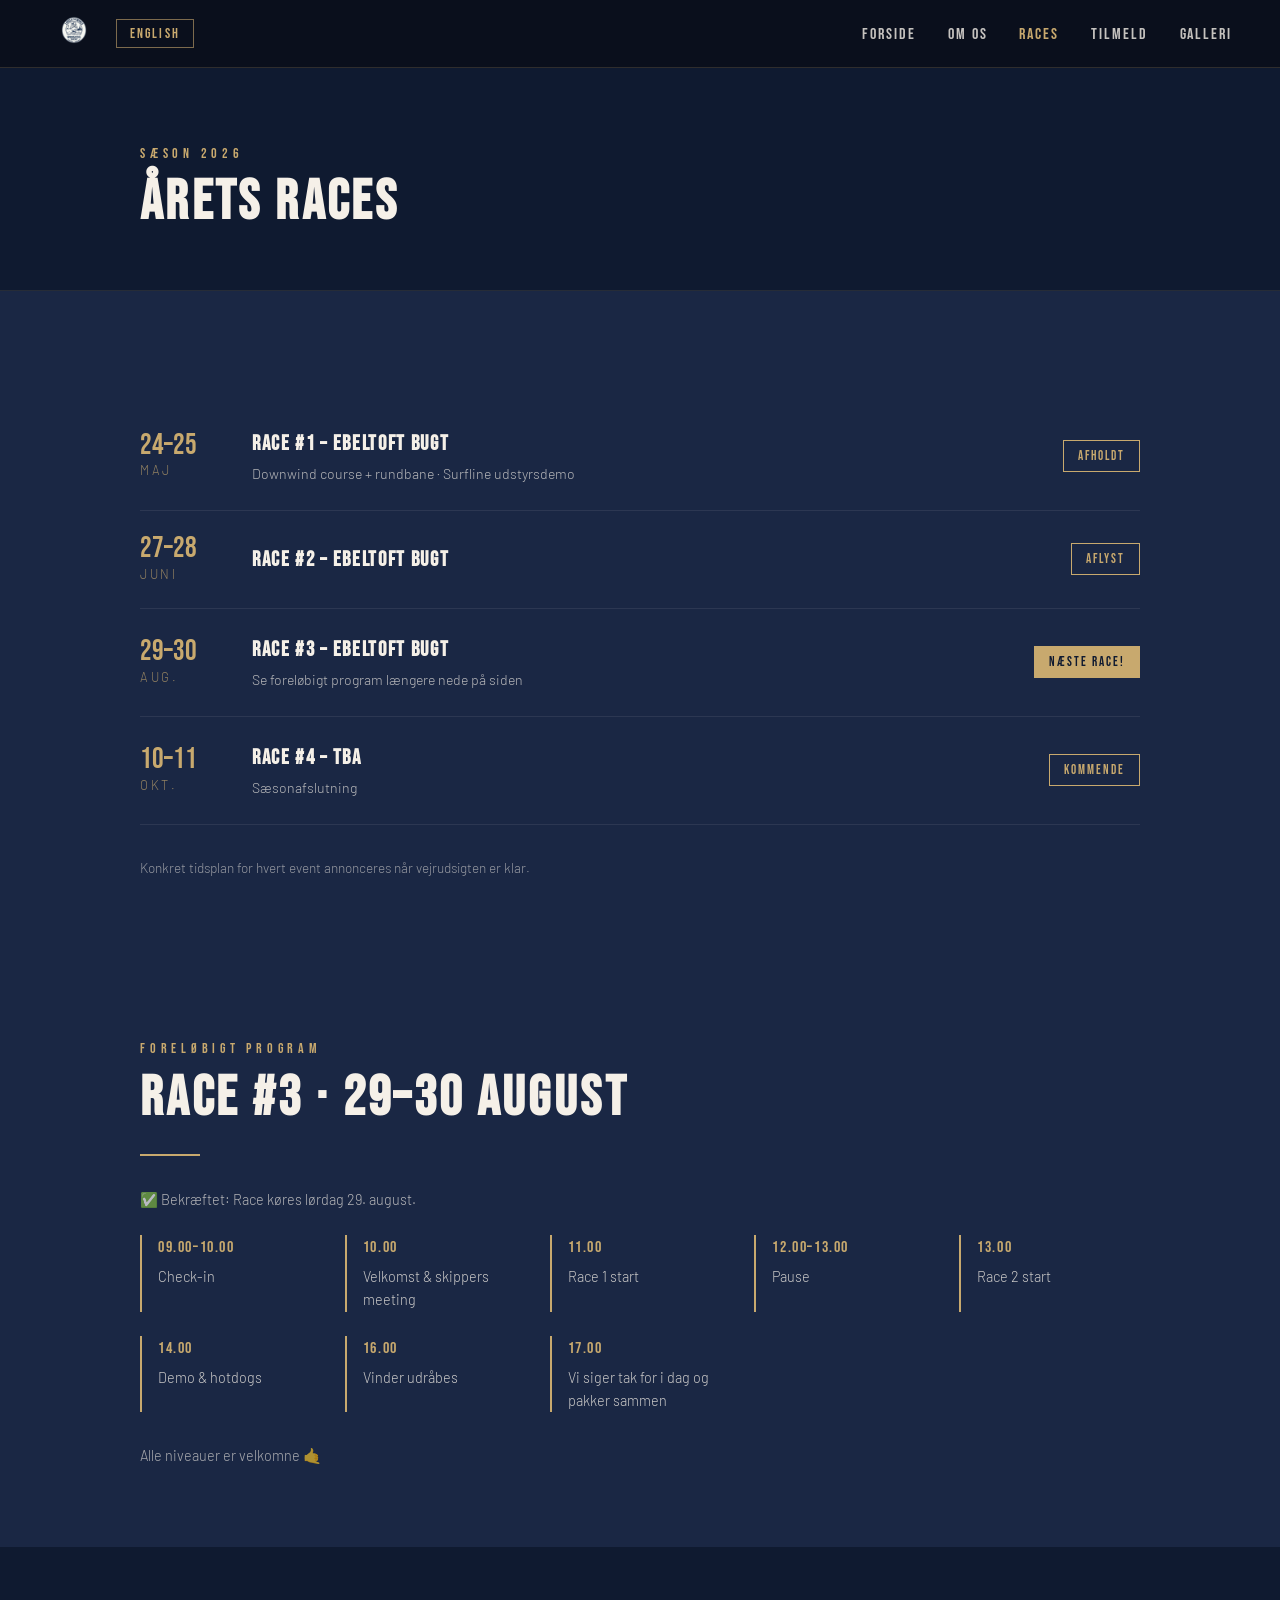
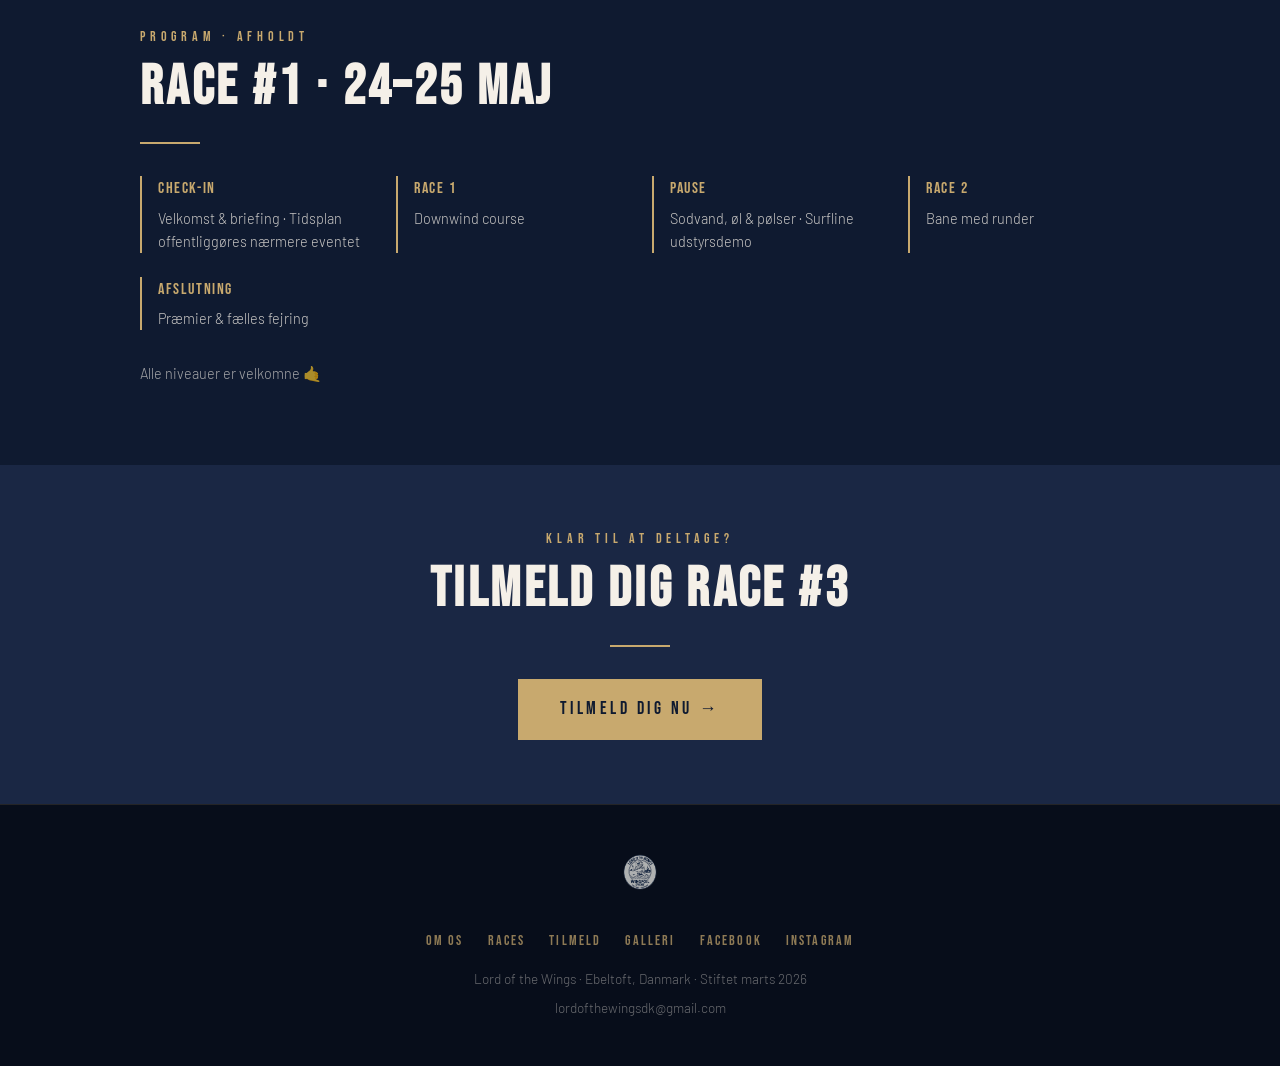
==== commit 33747c41: "Update races.html" ====
--- a/races.html
+++ b/races.html
@@ -94,7 +94,7 @@
     <p class="section-label" data-da="Foreløbigt program" data-en="Preliminary programme">Foreløbigt program</p>
     <h2 class="section-title" data-da="Race #3 · 29–30 August" data-en="Race #3 · 29–30 August">Race #3 · 29–30 August</h2>
     <div class="divider"></div>
-    <p style="font-size:0.9rem; opacity:0.7; margin-bottom:1.5rem;" data-da="Vejrudsigten afgør om race køres lørdag eller søndag – beslutning tages torsdag 27/8." data-en="The weather forecast will determine whether the race runs Saturday or Sunday – decision made Thursday 27/8.">Vejrudsigten afgør om race køres lørdag eller søndag – beslutning tages torsdag 27/8.</p>
+    <p style="font-size:0.9rem; opacity:0.7; margin-bottom:1.5rem;" data-da="✅ Bekræftet: Race køres lørdag 29. august." data-en="✅ Confirmed: Race runs Saturday 29 August.">✅ Bekræftet: Race køres lørdag 29. august.</p>
     <div style="display:grid; grid-template-columns: repeat(auto-fit, minmax(180px, 1fr)); gap:1.5rem;">
       <div style="border-left:2px solid var(--gold); padding-left:1rem;">
         <div style="font-family:'Bebas Neue',sans-serif; color:var(--gold); font-size:1rem; letter-spacing:0.1em;">09.00–10.00</div>
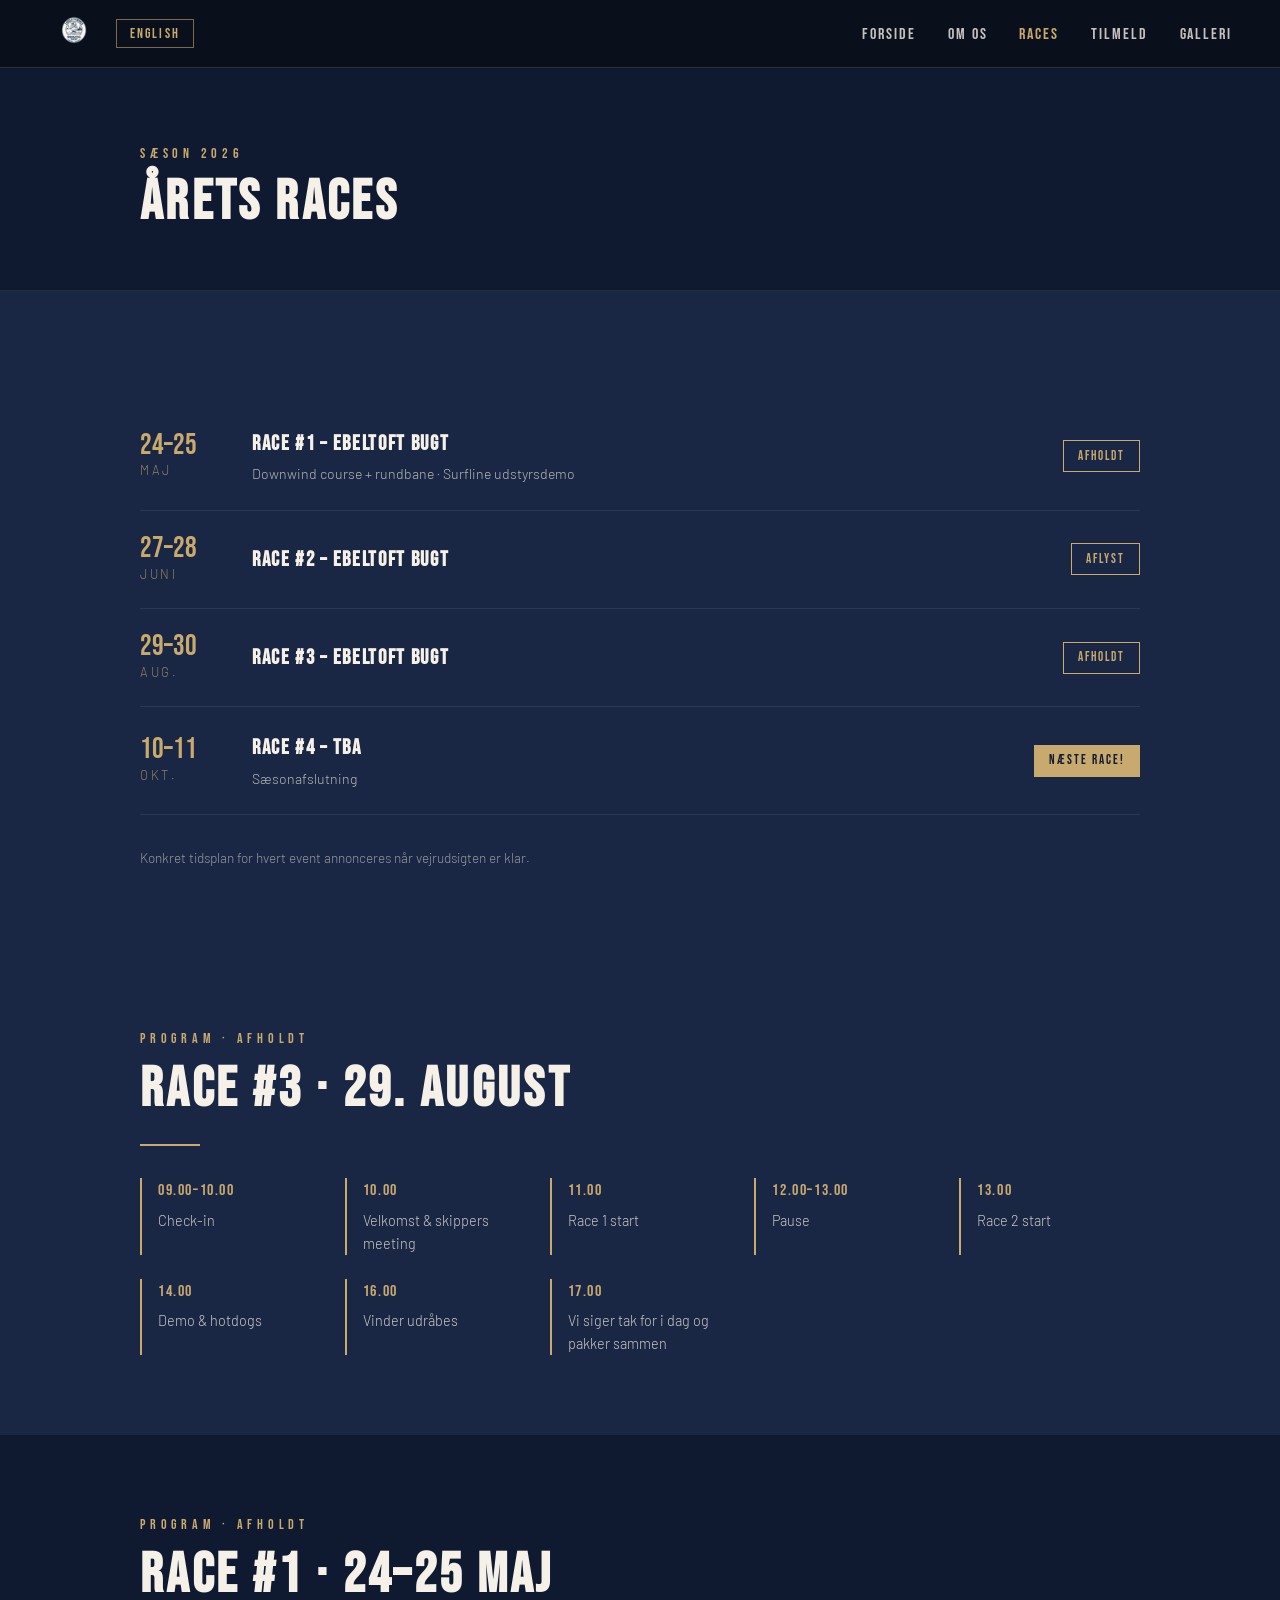
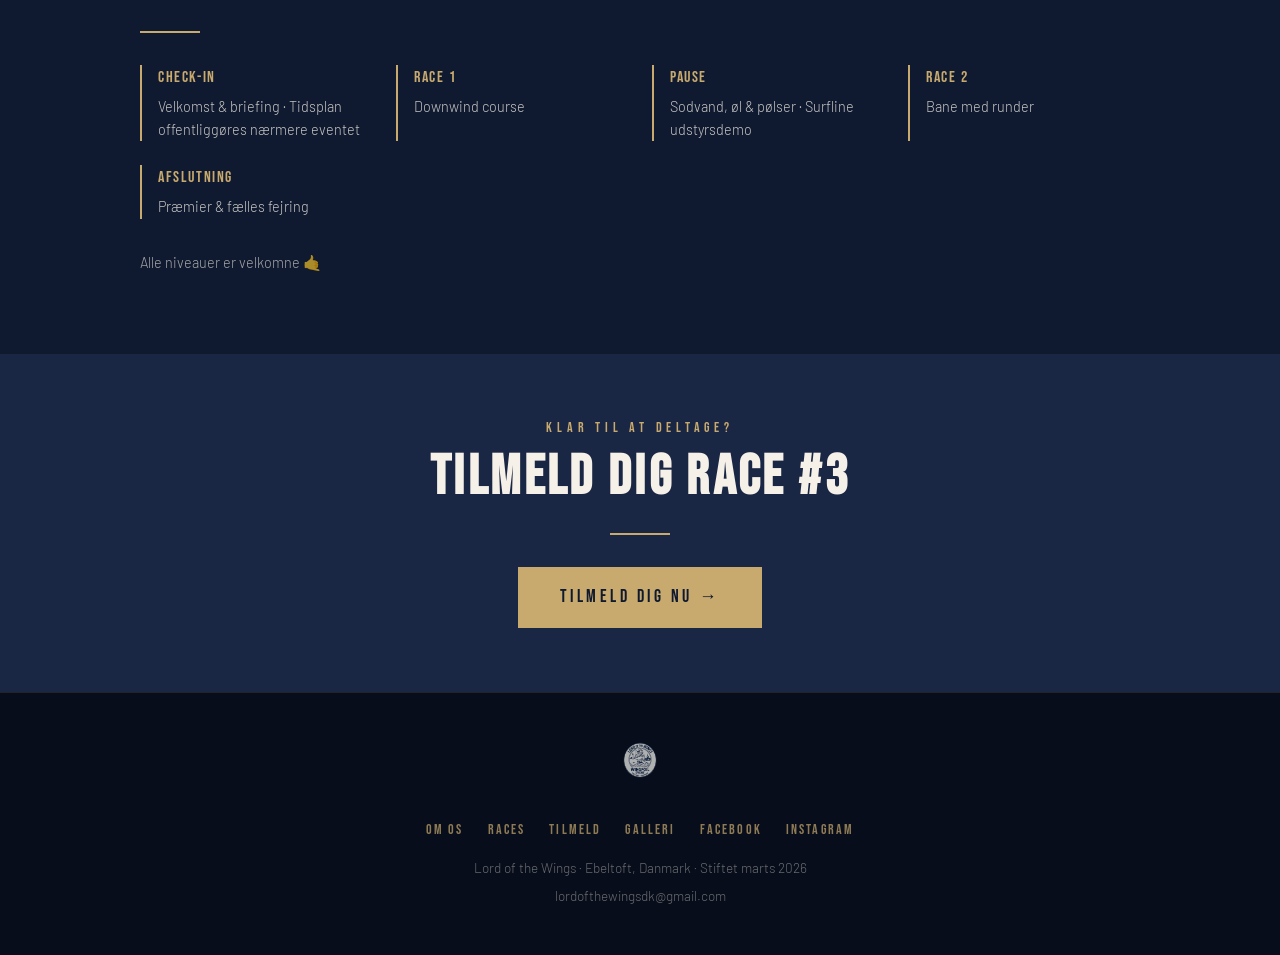
==== commit de8cbc4a: "29.08" ====
--- a/races.html
+++ b/races.html
@@ -66,9 +66,8 @@
         </div>
         <div class="race-info">
           <h3>Race #3 – Ebeltoft Bugt</h3>
-          <p data-da="Se foreløbigt program længere nede på siden" data-en="See preliminary programme further down the page">Se foreløbigt program længere nede på siden</p>
         </div>
-        <div class="race-badge next" data-da="Næste race!" data-en="Next race!">Næste race!</div>
+        <div class="race-badge" data-da="Afholdt" data-en="Completed">Afholdt</div>
       </div>
 
       <div class="race-item">
@@ -80,7 +79,7 @@
           <h3>Race #4 – TBA</h3>
           <p data-da="Sæsonafslutning" data-en="Season finale">Sæsonafslutning</p>
         </div>
-        <div class="race-badge" data-da="Kommende" data-en="Upcoming">Kommende</div>
+        <div class="race-badge next" data-da="Næste race!" data-en="Next race!">Næste race!</div>
       </div>
 
     </div>
@@ -91,10 +90,9 @@
 <!-- PROGRAM RACE #3 -->
 <section style="background:var(--navy); padding:5rem 2rem;">
   <div class="container">
-    <p class="section-label" data-da="Foreløbigt program" data-en="Preliminary programme">Foreløbigt program</p>
-    <h2 class="section-title" data-da="Race #3 · 29–30 August" data-en="Race #3 · 29–30 August">Race #3 · 29–30 August</h2>
+    <p class="section-label" data-da="Program · Afholdt" data-en="Programme · Completed">Program · Afholdt</p>
+    <h2 class="section-title" data-da="Race #3 · 29. August" data-en="Race #3 · 29 August">Race #3 · 29. August</h2>
     <div class="divider"></div>
-    <p style="font-size:0.9rem; opacity:0.7; margin-bottom:1.5rem;" data-da="✅ Bekræftet: Race køres lørdag 29. august." data-en="✅ Confirmed: Race runs Saturday 29 August.">✅ Bekræftet: Race køres lørdag 29. august.</p>
     <div style="display:grid; grid-template-columns: repeat(auto-fit, minmax(180px, 1fr)); gap:1.5rem;">
       <div style="border-left:2px solid var(--gold); padding-left:1rem;">
         <div style="font-family:'Bebas Neue',sans-serif; color:var(--gold); font-size:1rem; letter-spacing:0.1em;">09.00–10.00</div>
@@ -129,7 +127,6 @@
         <div style="font-size:0.9rem; opacity:0.8; margin-top:0.3rem;" data-da="Vi siger tak for i dag og pakker sammen" data-en="We say goodbye and pack up">Vi siger tak for i dag og pakker sammen</div>
       </div>
     </div>
-    <p style="margin-top:2rem; font-size:0.9rem; opacity:0.65;" data-da="Alle niveauer er velkomne 🤙" data-en="All levels welcome 🤙">Alle niveauer er velkomne 🤙</p>
   </div>
 </section>
 
